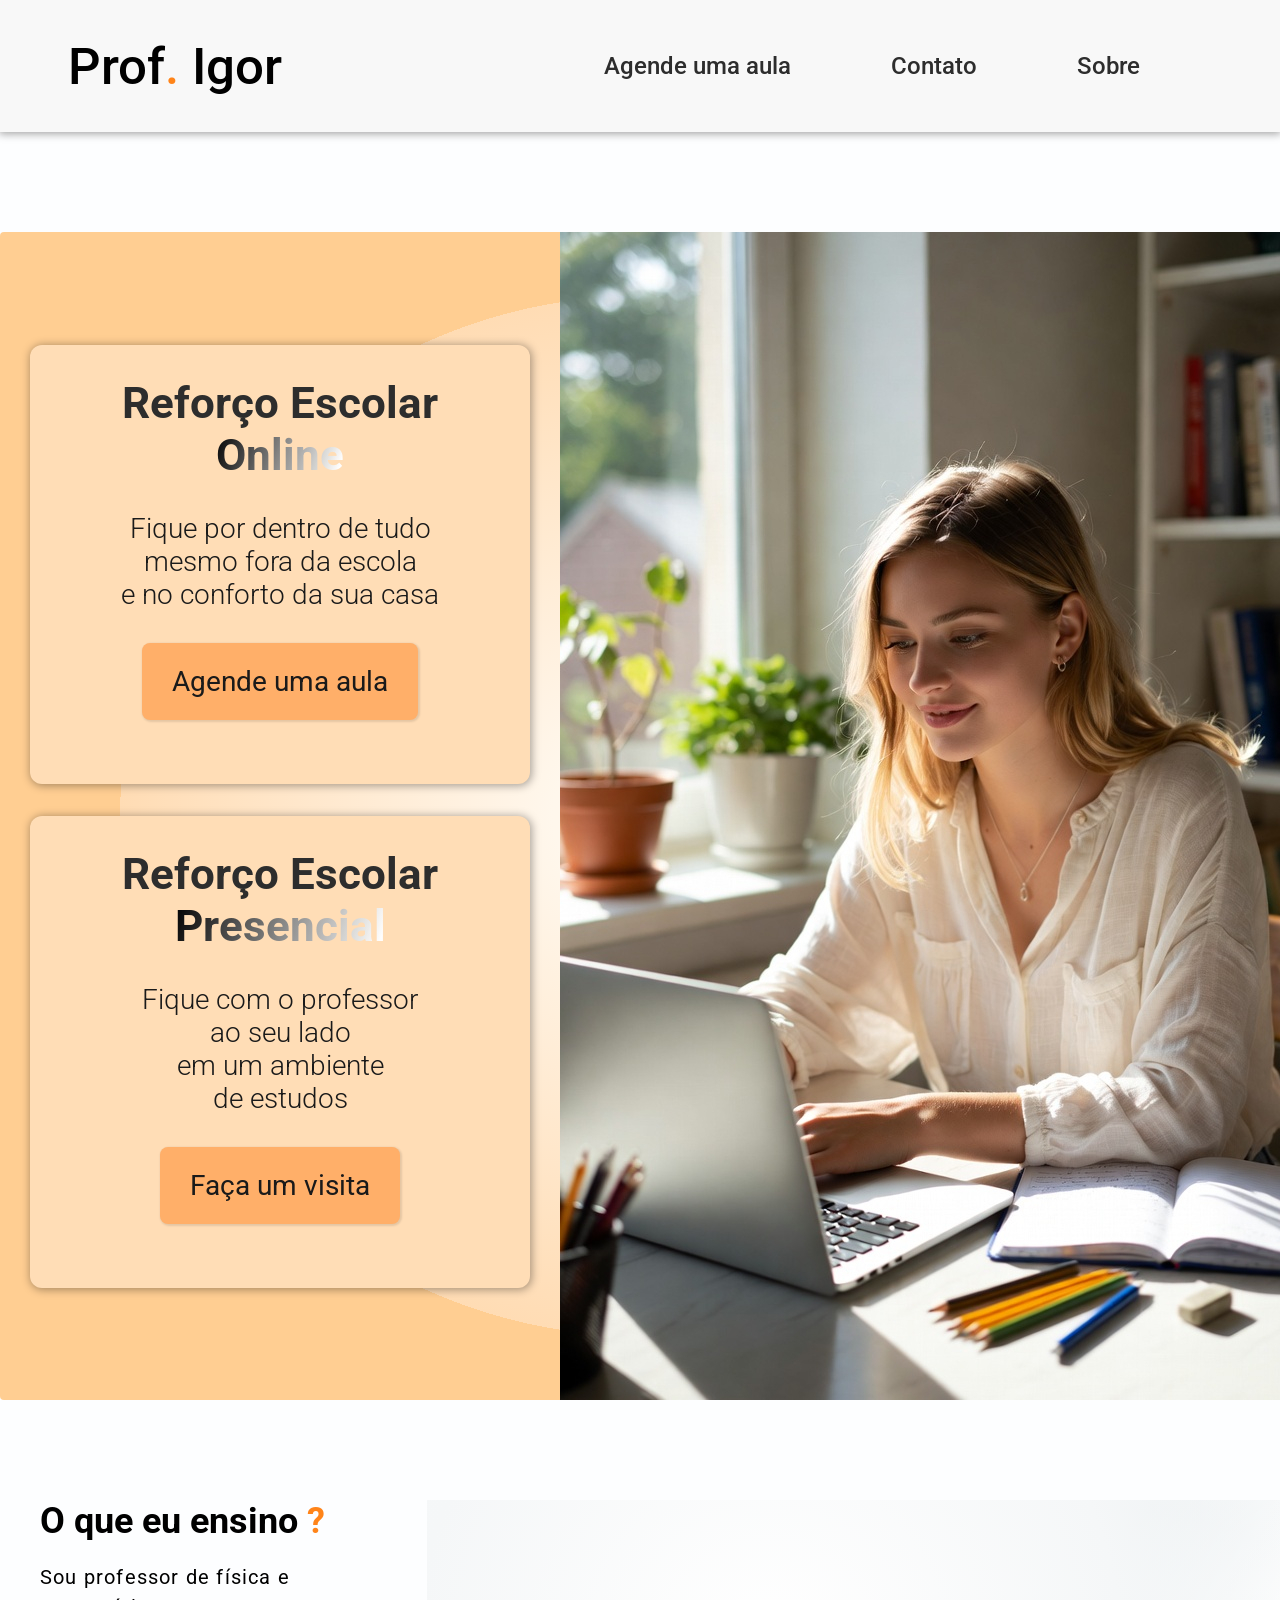
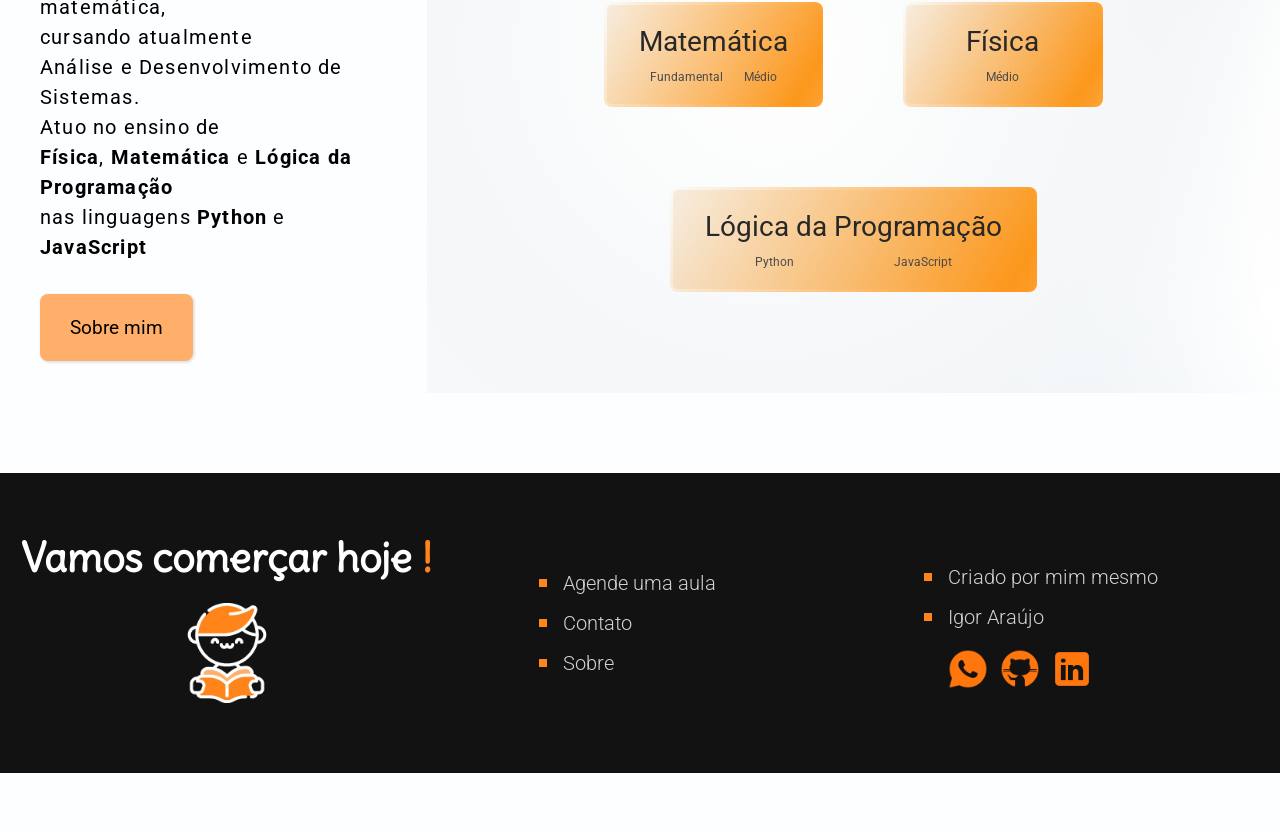
==== index.html @ c28b1f5b "atualizações CSS" ====
<!DOCTYPE html>
<html lang="pt-BR">
<head>
   <meta charset="UTF-8">
   <meta name="viewport" content="width=device-width, initial-scale=1.0">
   <meta name="description" content="Página para atender aulas particulares, reforço escolar em física e matemática">
   <link rel="stylesheet" href="./style/style.css">
   <title>Aula Particular</title>
</head>
<body>
   
<nav>
   <div class="nome">
      <p><a href="./index.html">Prof<span class="spanDecorativo">.</span> Igor</a></p>
   </div>
   <ul>
      <li>
         <a href="./Agende/agende.html">Agende uma aula</a>
      </li>
      <li>
         <a href="./Contato/contato.html">Contato</a>
      </li>
      <li>
         <a href="./Sobre/sobre.html">Sobre</a>
      </li>
   </ul>
</nav>

<header>
   
   <div class="h-texto">
      <div class="card-reforco">
         <h1>Reforço Escolar <br><span class="brilho">Online</span></h1>
         <p>Fique por dentro de tudo</p>
         <p>mesmo fora da escola</p>
         <p>e no conforto da sua casa</p>
         <p><a class="link-botao" href="./Agende/agende.html">Agende uma aula</a></p>
      </div>

      <div class="card-reforco">
         <h1>Reforço Escolar <br> <span class="brilho">Presencial</span></h1>
         <p>Fique com o professor</p>
         <p>ao seu lado</p>
         <p>em um ambiente</p>
         <p>de estudos</p>
         <p><a class="link-botao" href="./Agende/agende.html">Faça um visita</a></p>
      </div>

   </div>

   <div class="h-img">
      <img src="img/aluna-modelo4.jpg" alt="uma mulher estudando">
   </div>
</header>

<main>
   <div class="container-ensino1">
      <h1>O que eu ensino <span class="spanDecorativo spanDecorativoAnimar">?</span></h1>
      <p>Sou professor de física e matemática, <br>cursando atualmente <br>Análise e Desenvolvimento de Sistemas.</p>
      <p>Atuo no ensino de </p>
         <p><strong>Física</strong>, <strong>Matemática</strong> e <strong>Lógica da Programação</strong></p> 
         <p>nas linguagens <strong>Python</strong> e <strong>JavaScript</strong></p>
      <a class="link-botao" href="./Sobre/sobre.html">Sobre mim</a>
   </div>

   <div class="conteudos-pai">
      <div class="conteudos" id="matematica">
         <h2>Matemática</h2>
         <div class="sub-conteudo">
            <p>Fundamental</p>
            <p>Médio</p>
         </div>
         
      </div>
      <div class="conteudos" id="fisica">
         <h2>Física</h2>
         <div class="sub-conteudo">
            <p>Médio</p>
         </div>
         
      </div>
      <div class="conteudos" id="program">
         <h2>Lógica da Programação</h2>
         <div class="sub-conteudo">
            <p>Python</p>
            <p>JavaScript</p>
         </div>
      </div>
   </div>
</main>

<footer>
   <div class="comecar">
      <p>Vamos comerçar hoje <span class="spanDecorativo spanDecorativoAnimar">!</span></p>
      <img src="./img/estudante.png" alt="garoto estudando">
   </div>
   <div class="info">
      <p><a href="./Agende/agende.html">Agende uma aula</a></p>
      <p><a href="./Contato/contato.html">Contato</a></p>
      <p>Sobre</p>
   </div>
   <div class="info">
      <p>Criado por mim mesmo</p>
      <p>Igor Araújo</p>
      <div class="contatos">
         <a href="https://wa.me/+5534992294788?text=Bom%20dia%2C%20gostaria%20de%20agendar%20uma%20aula%3F" target="_blank"><img src="img/icons8-whatsapp-footer.png" alt=""></a>
         <a href="https://github.com/Igor-Calandrine" target="_blank"><img src="img/icons8-github-footer.png" alt=""></a>
         <a href="https://www.linkedin.com/in/igor-ara%C3%BAjo-289661346/" target="_blank"><img src="img/icons8-linkedin-footer.png" alt=""></a>
      </div>
   </div>
</footer>







</body>
</html>
---- style/style.css ----
@import url('https://fonts.googleapis.com/css2?family=Delius&family=Merriweather:opsz,wght@18..144,900&family=Poppins:wght@400;600&family=Roboto:wght@100..900&display=swap');
@import url("global.css");
@import url("utilitários.css");
@import url("nav.css");
@import url("header.css");
@import url("main.css");
@import url("footer.css");
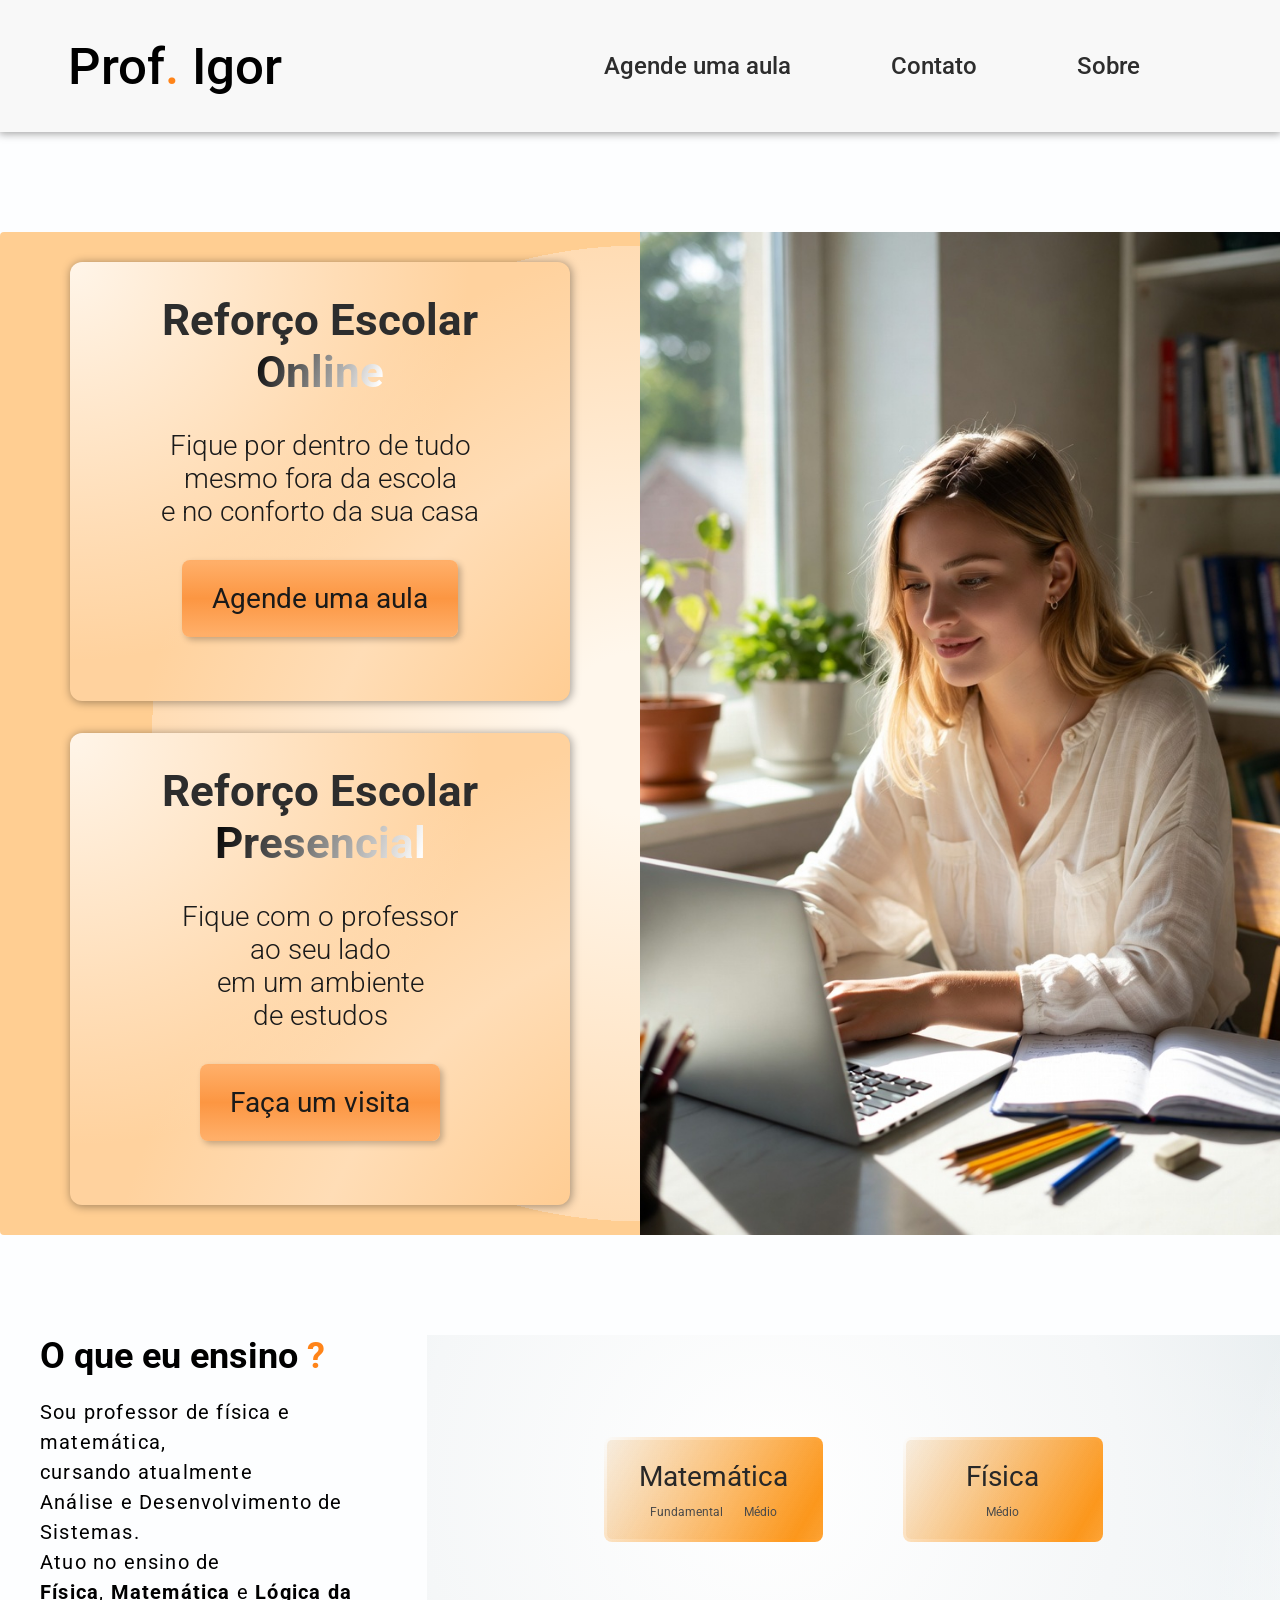
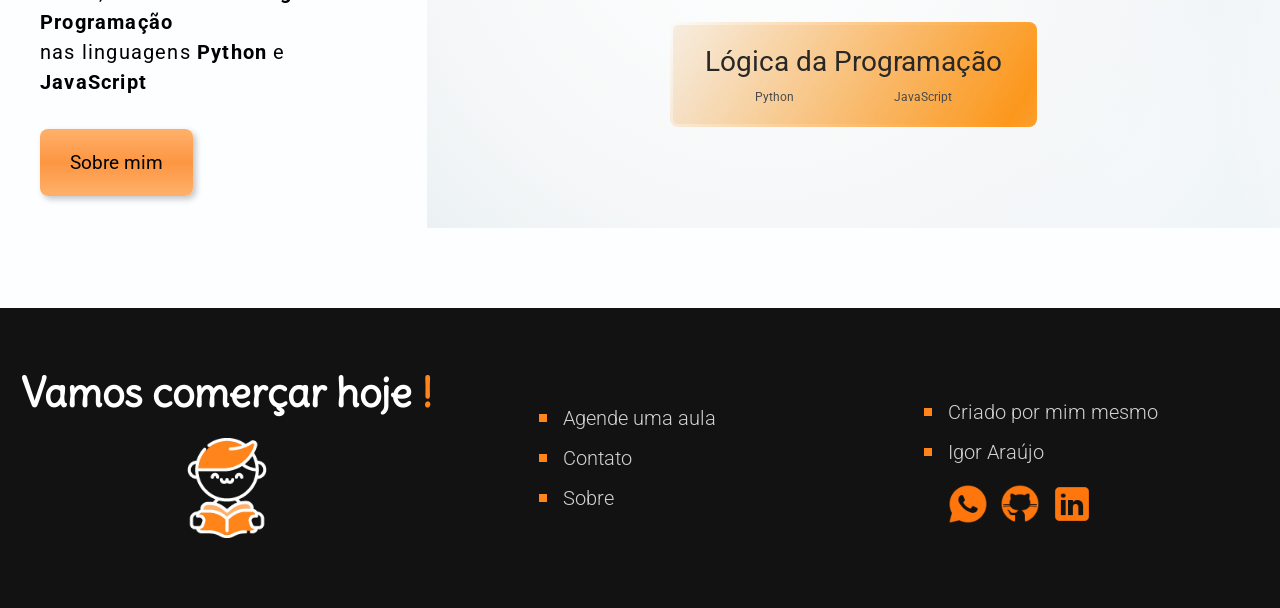
==== commit c9f3352f: "Sober, ajustes de imagem" ====
--- a/index.html
+++ b/index.html
@@ -49,7 +49,6 @@
    </div>
 
    <div class="h-img">
-      <img src="img/aluna-modelo4.jpg" alt="uma mulher estudando">
    </div>
 </header>
 
@@ -97,7 +96,7 @@
    <div class="info">
       <p><a href="./Agende/agende.html">Agende uma aula</a></p>
       <p><a href="./Contato/contato.html">Contato</a></p>
-      <p>Sobre</p>
+      <p><a href="./Sobre/sobre.html">Sobre</a></p>
    </div>
    <div class="info">
       <p>Criado por mim mesmo</p>
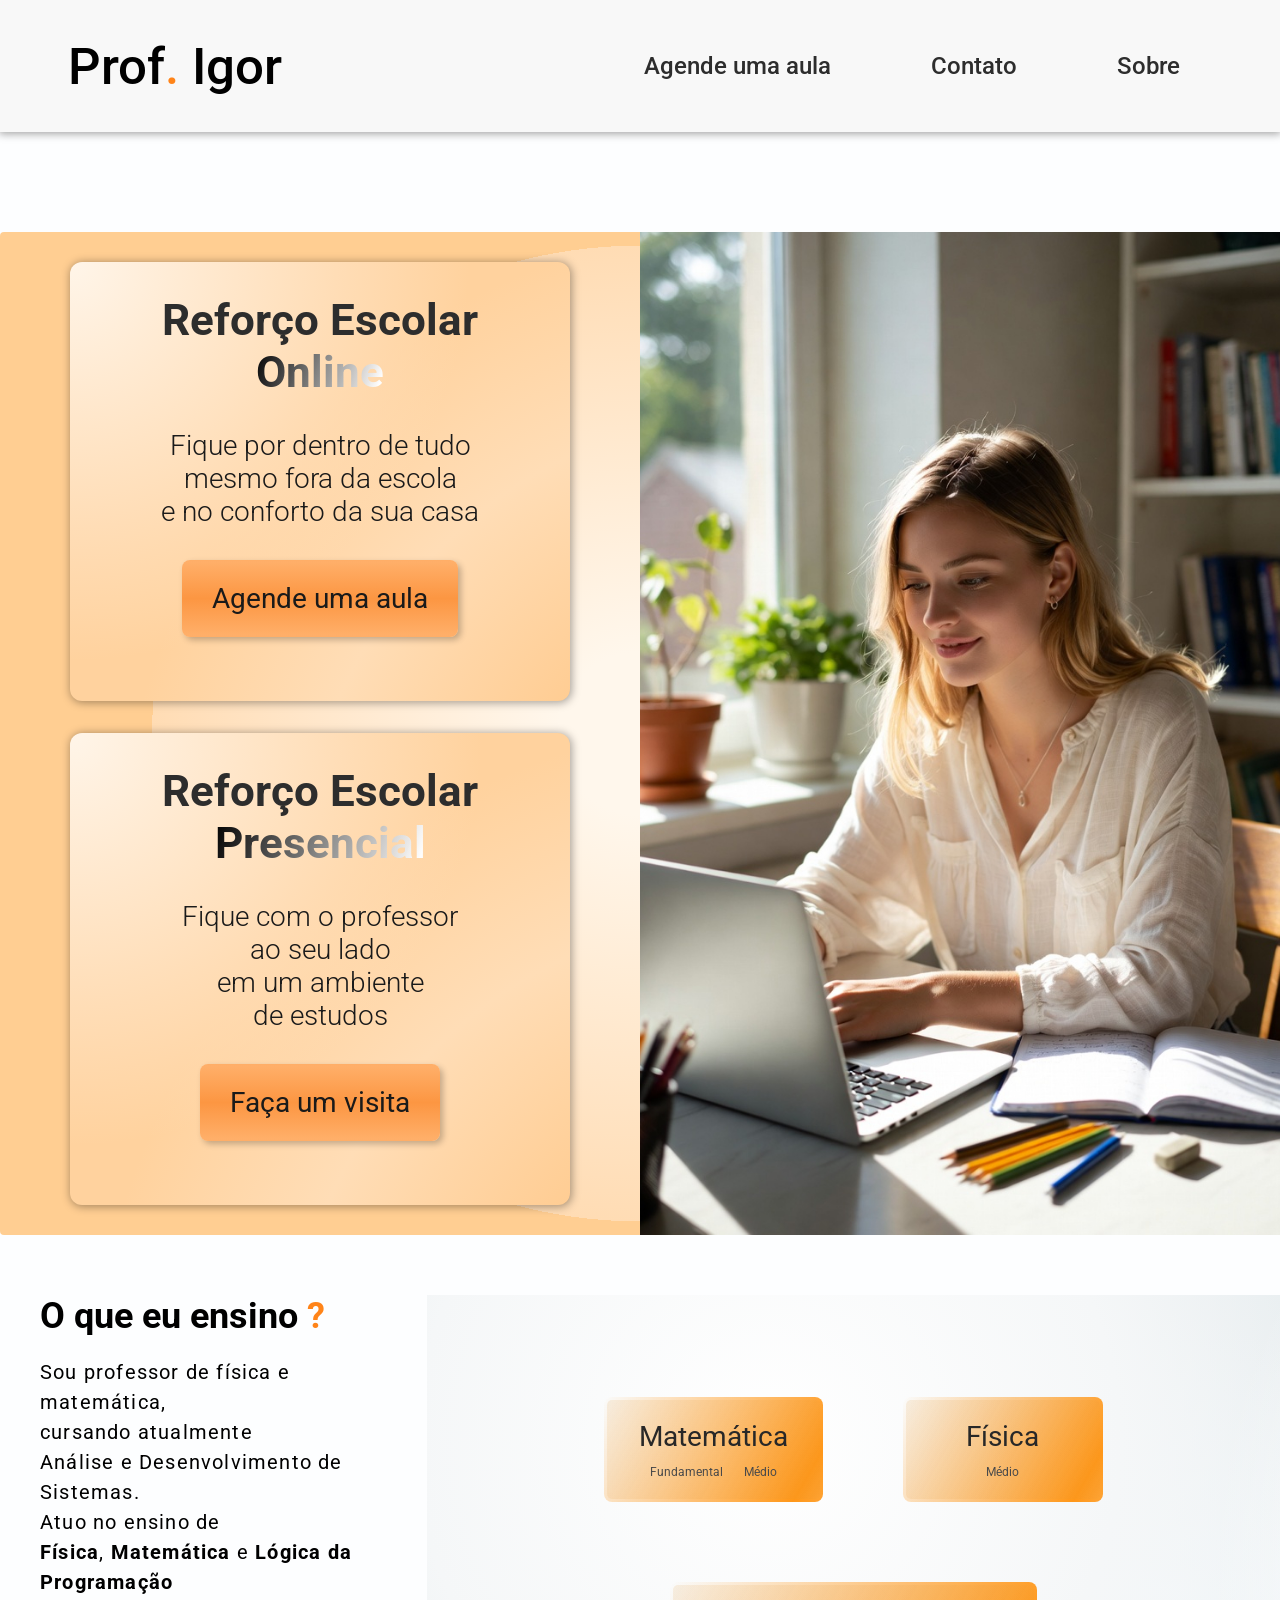
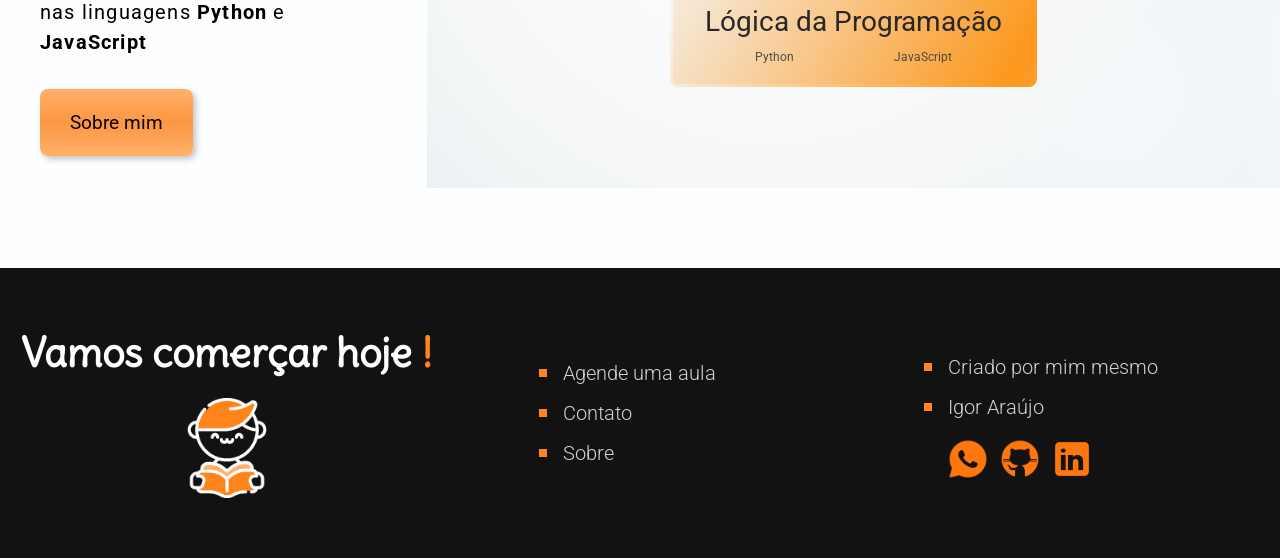
==== commit 0635538f: "responsividade Responsividade em todas as páginas e menu hamburguer" ====
--- a/index.html
+++ b/index.html
@@ -24,6 +24,11 @@
          <a href="./Sobre/sobre.html">Sobre</a>
       </li>
    </ul>
+   <button class="menu-hamburguer">
+      <span></span>
+      <span></span>
+      <span></span>
+   </button>
 </nav>
 
 <header>
@@ -37,6 +42,10 @@
          <p><a class="link-botao" href="./Agende/agende.html">Agende uma aula</a></p>
       </div>
 
+      <div class="h-img meio">
+
+      </div>
+
       <div class="card-reforco">
          <h1>Reforço Escolar <br> <span class="brilho">Presencial</span></h1>
          <p>Fique com o professor</p>
@@ -45,10 +54,10 @@
          <p>de estudos</p>
          <p><a class="link-botao" href="./Agende/agende.html">Faça um visita</a></p>
       </div>
-
    </div>
 
-   <div class="h-img">
+   <div class="h-img fim">
+      <!-- Background -->
    </div>
 </header>
 
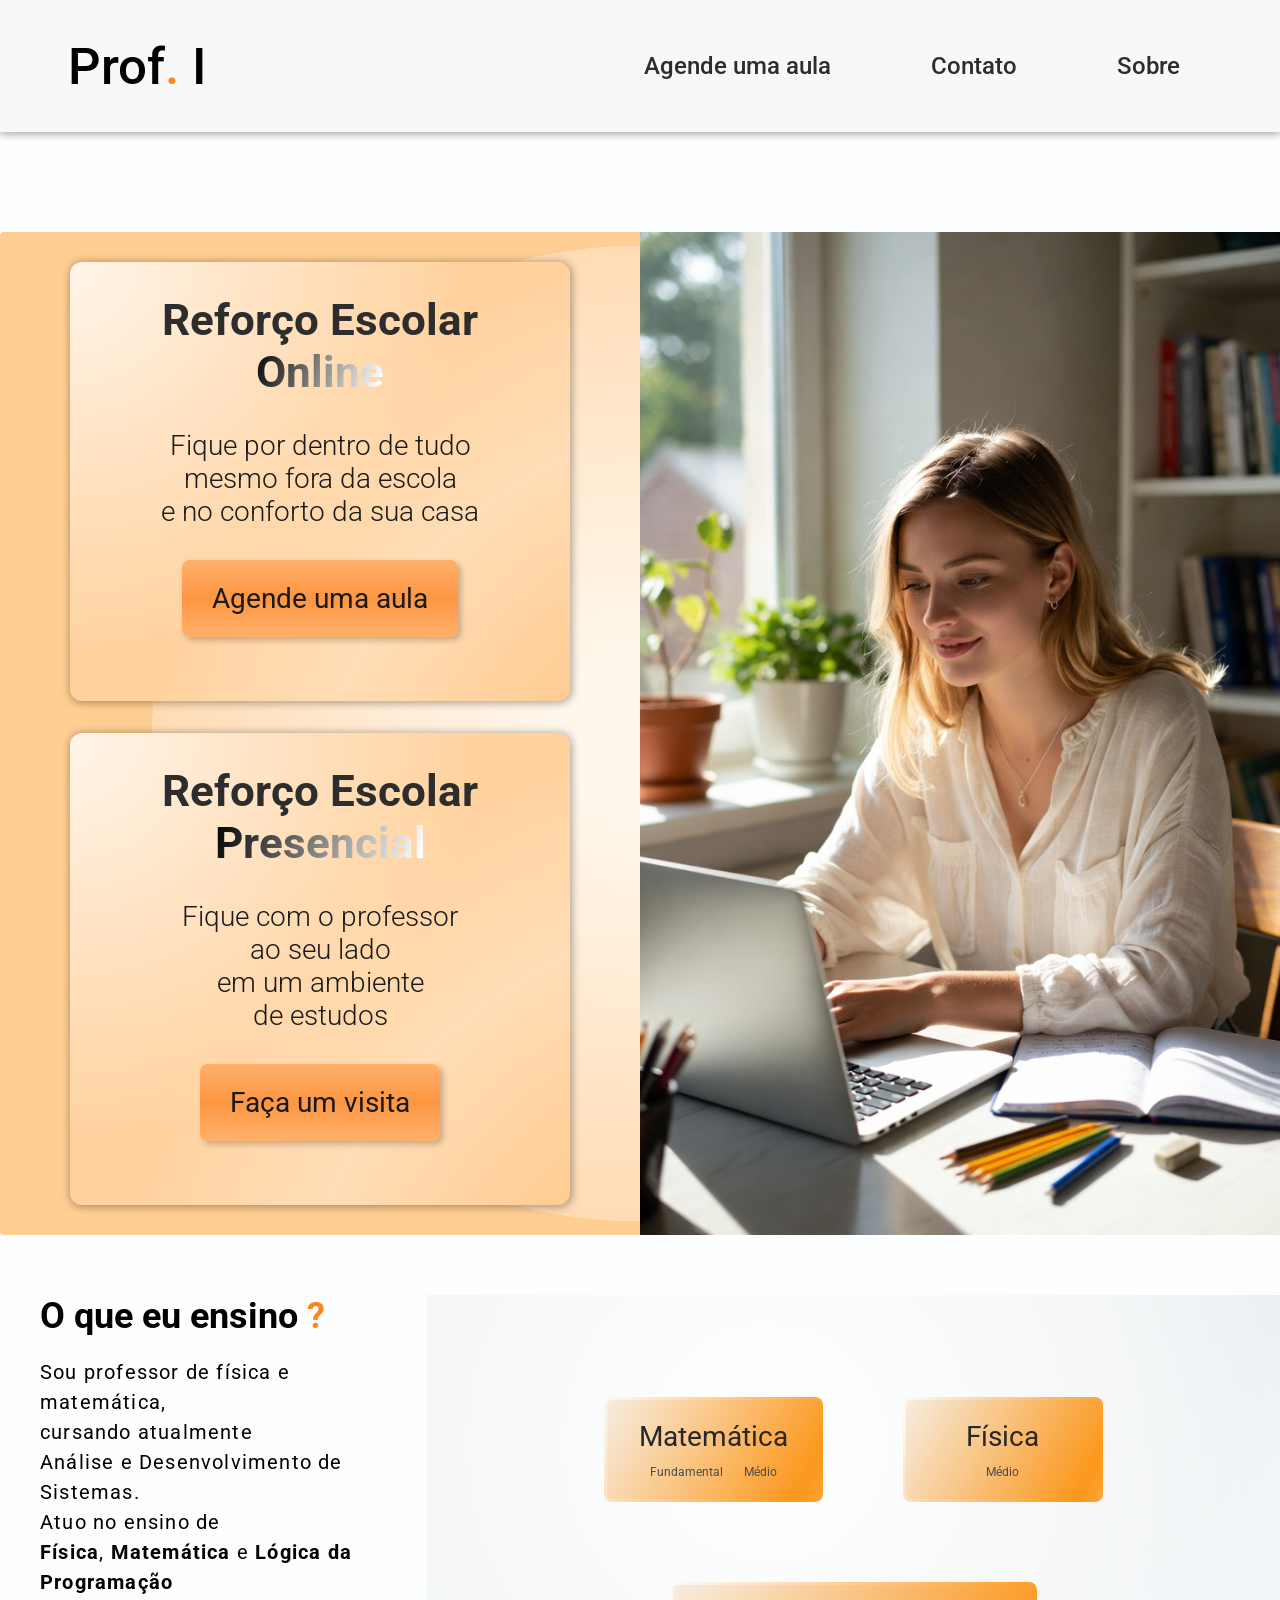
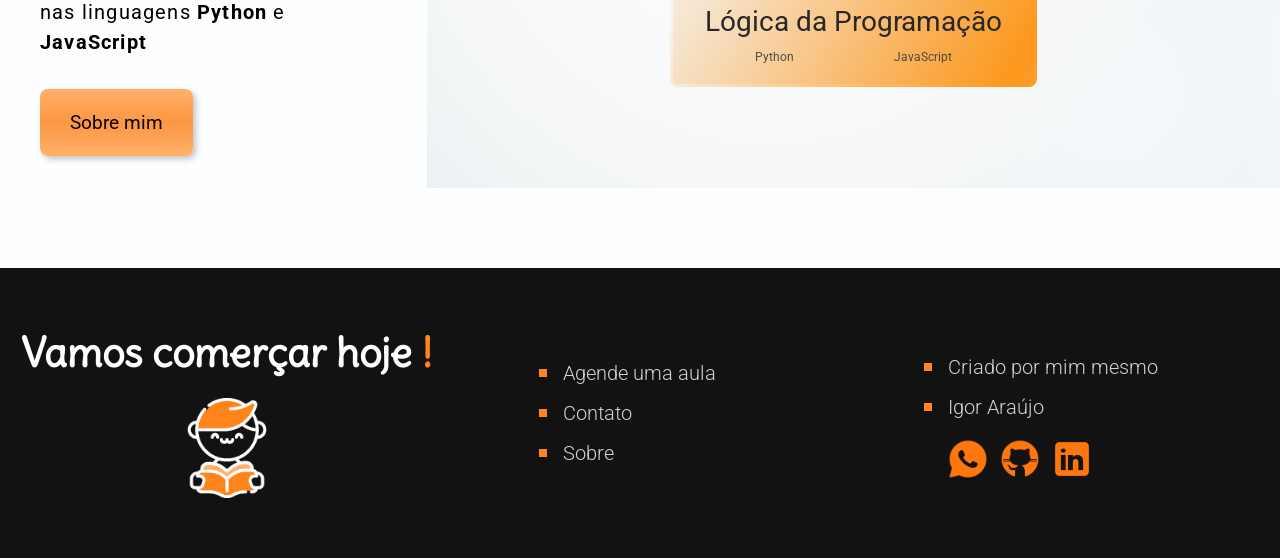
==== commit 09ffcbb1: "Animações Assincronas" ====
--- a/index.html
+++ b/index.html
@@ -11,9 +11,10 @@
    
 <nav>
    <div class="nome">
-      <p><a href="./index.html">Prof<span class="spanDecorativo">.</span> Igor</a></p>
+      <p><a class="" href="./index.html">Prof<span class="spanDecorativo">.</span> Igor</a></p>
    </div>
-   <ul>
+   
+   <ul data-menu>
       <li>
          <a href="./Agende/agende.html">Agende uma aula</a>
       </li>
@@ -24,6 +25,7 @@
          <a href="./Sobre/sobre.html">Sobre</a>
       </li>
    </ul>
+   
    <button class="menu-hamburguer">
       <span></span>
       <span></span>
@@ -32,7 +34,6 @@
 </nav>
 
 <header>
-   
    <div class="h-texto">
       <div class="card-reforco">
          <h1>Reforço Escolar <br><span class="brilho">Online</span></h1>
@@ -118,7 +119,7 @@
    </div>
 </footer>
 
-
+<script type="module" src="./script/script.js"></script>
 
 
 
--- a/style/style.css
+++ b/style/style.css
@@ -6,4 +6,7 @@
 @import url("main.css");
 @import url("footer.css");
 
+@import url("/script/letra-animada.css");
+@import url("/script/letra-tremendo.css");
 
+
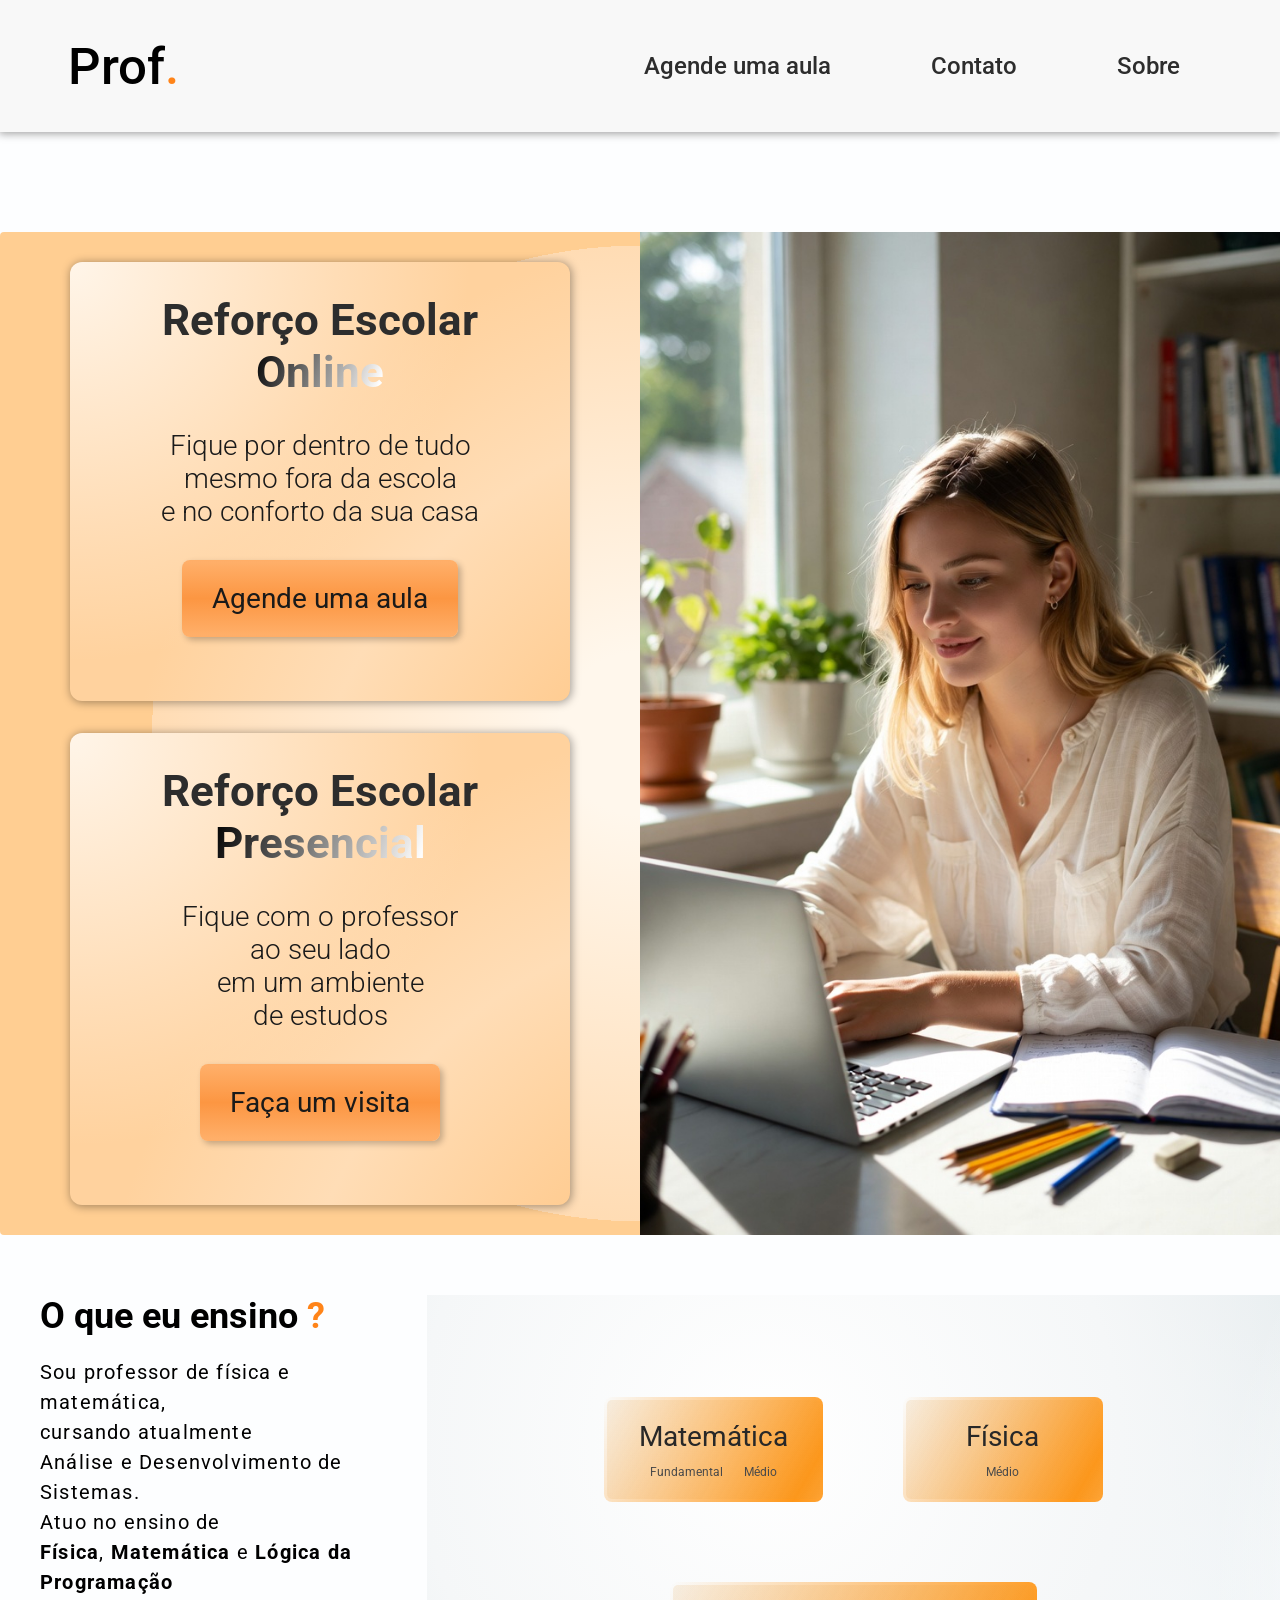
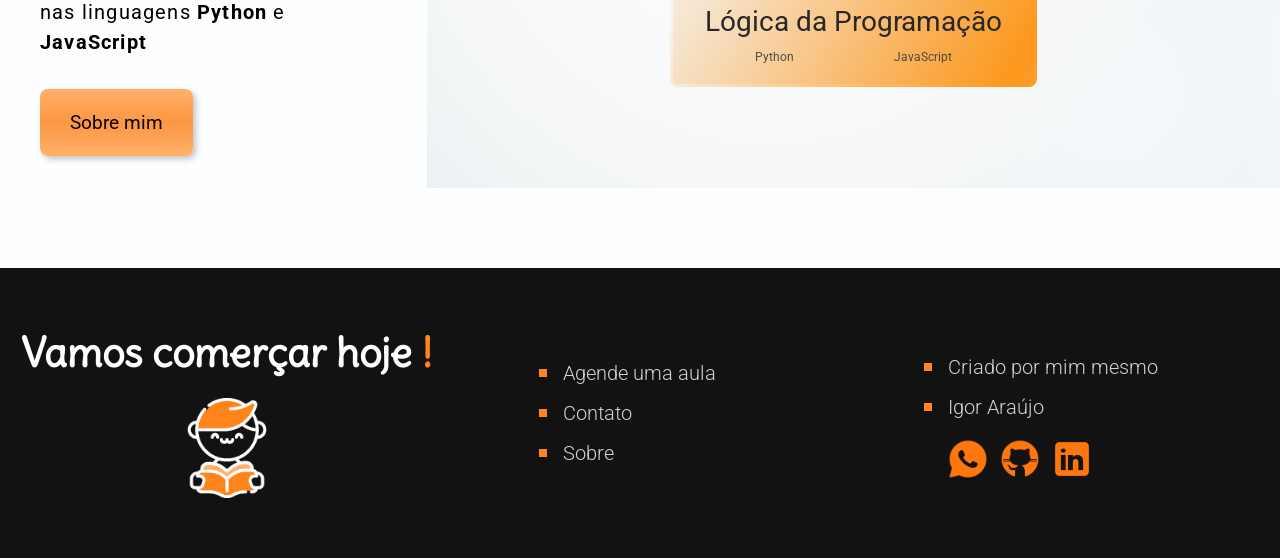
==== commit 85b3f578: "styles de scripts no HTML" ====
--- a/index.html
+++ b/index.html
@@ -5,6 +5,8 @@
    <meta name="viewport" content="width=device-width, initial-scale=1.0">
    <meta name="description" content="Página para atender aulas particulares, reforço escolar em física e matemática">
    <link rel="stylesheet" href="./style/style.css">
+   <link rel="stylesheet" href="./script/letra-animada.css">
+   <link rel="stylesheet" href="./script/letra-tremendo.css">
    <title>Aula Particular</title>
 </head>
 <body>
@@ -119,11 +121,7 @@
    </div>
 </footer>
 
-<script type="module" src="./script/script.js"></script>
-
-
-
-
+<script type="module" src="./script/script.js" defer></script>
 
 </body>
 </html>
--- a/style/style.css
+++ b/style/style.css
@@ -5,8 +5,3 @@
 @import url("header.css");
 @import url("main.css");
 @import url("footer.css");
-
-@import url("/script/letra-animada.css");
-@import url("/script/letra-tremendo.css");
-
-
--- a/script/letra-animada.css
+++ b/script/letra-animada.css
@@ -0,0 +1,33 @@
+.letrasAparecendo {
+   animation: letrasAparecendo 1.5s ease;
+}
+
+@keyframes letrasAparecendo {
+   from {
+      top: -50px;
+      opacity: 0;
+   }
+   to {
+      opacity: 1;
+      top: 0px;
+   }
+}
+
+.letrasDeslocando {
+   position: relative;
+   animation: letrasDeslocando 1.5s ease;
+}
+
+@keyframes letrasDeslocando {
+   from{
+      top: -50px;
+   }
+   to {
+      top: 0px;
+   }
+}
+
+/* .letrasAparecendo.letrasCima {
+   animation: letrasAparecendo 1.5s ease, letrasDeslocando 1.5s ease;
+} */
+
--- a/script/letra-tremendo.css
+++ b/script/letra-tremendo.css
@@ -0,0 +1,19 @@
+.letrasTremendo {
+   position: relative;
+   animation: shake 0.8s linear infinite;
+}
+
+@keyframes shake {
+  0%, 100% {
+    left: 0;
+  }
+  25% {
+    left: 3px;
+  }
+  50% {
+    left: -2px;
+  }
+  75% {
+    left: 2px;
+  }
+}
